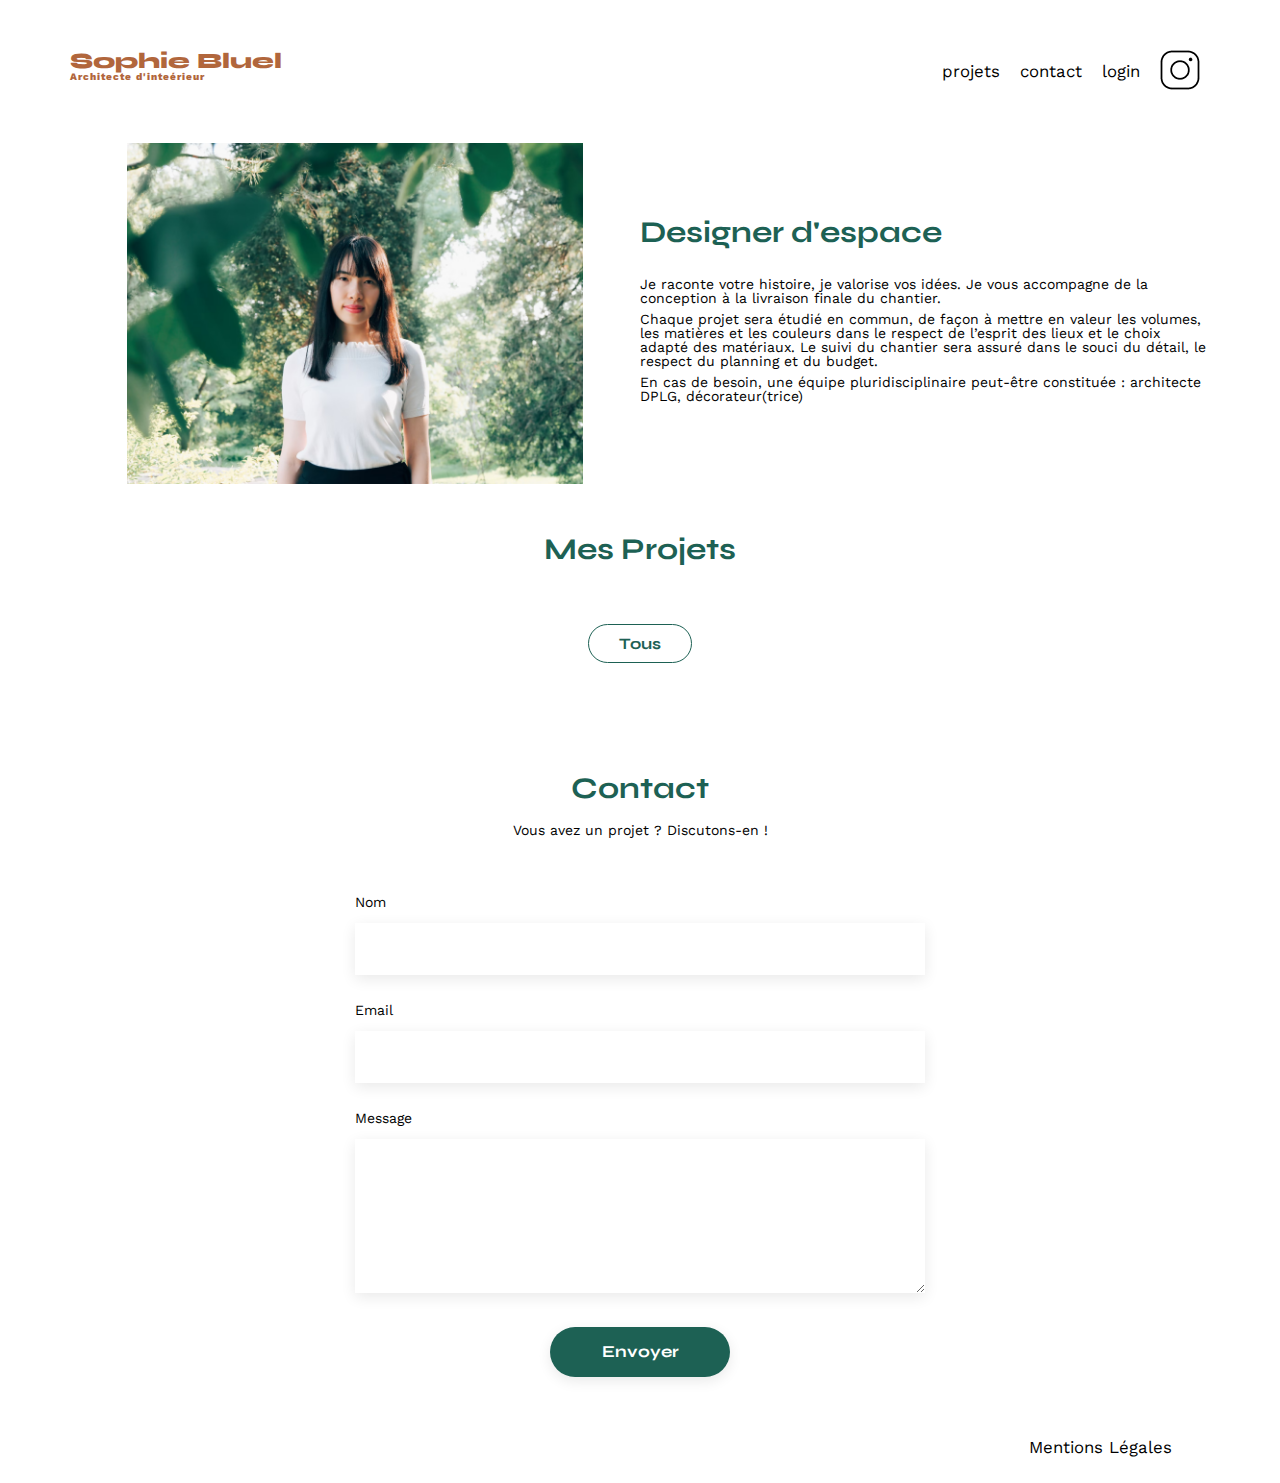
==== index.html @ 80822c35 "Ajout des filters via l'API" ====
<!DOCTYPE html>
<html lang="fr">
<head>
	<meta charset="UTF-8">
	<title>Sophie Bluel - Architecte d'intérieur</title>
	<meta name="viewport" content="width=device-width, initial-scale=1.0">
	<link rel="preconnect" href="https://fonts.googleapis.com">
	<link rel="preconnect" href="https://fonts.gstatic.com" crossorigin>
	<link href="https://fonts.googleapis.com/css2?family=Syne:wght@700;800&family=Work+Sans&display=swap" rel="stylesheet">
	<meta name="description" content="">
	<link rel="stylesheet" href="./assets/style.css">
	<script type="module" src="assets/main.js"></script>
</head>
<body>
<header>
	<h1>Sophie Bluel <span>Architecte d'inteérieur</span></h1>
	<nav>
		<ul>
			<li>projets</li>
			<li>contact</li>
			<li>login</li>
			<li><img src="./assets/icons/instagram.png" alt="Instagram"></li>
		</ul>
	</nav>
</header>
<main>
	<section id="introduction">
		<figure>
			<img src="./assets/images/sophie-bluel.png" alt="">
		</figure>
		<article>
			<h2>Designer d'espace</h2>
			<p>Je raconte votre histoire, je valorise vos idées. Je vous accompagne de la conception à la livraison finale du chantier.</p>
			<p>Chaque projet sera étudié en commun, de façon à mettre en valeur les volumes, les matières et les couleurs dans le respect de l’esprit des lieux et le choix adapté des matériaux. Le suivi du chantier sera assuré dans le souci du détail, le respect du planning et du budget.</p>
			<p>En cas de besoin, une équipe pluridisciplinaire peut-être constituée : architecte DPLG, décorateur(trice)</p>
		</article>
	</section>
	<section id="portfolio">
		<h2>Mes Projets</h2>
		<div class="filter-sec">
			<button class="filter filter-selec" id="filtre_0">Tous</button>
			<!-- Les autres boutons sont ajoué ici en fonction de l'API -->
		</div>
		
		<div class="gallery">
			<!-- Voici un exemple de la structure des projets ajoutés via l'API 
				<figure>
				<img src="assets/images/abajour-tahina.png" alt="Abajour Tahina">
				<figcaption>Abajour Tahina</figcaption>
				</figure> -->
		</div>
	</section>
	<section id="contact">
		<h2>Contact</h2>
		<p>Vous avez un projet ? Discutons-en !</p>
		<form action="#" method="post">
			<label for="name">Nom</label>
			<input type="text" name="name" id="name">
			<label for="email">Email</label>
			<input type="email" name="email" id="email">
			<label for="message">Message</label>
			<textarea name="message" id="message" cols="30" rows="10"></textarea>
			<input type="submit" value="Envoyer">
		</form>
	</section>
</main>

<footer>
	<nav>
		<ul>
			<li>Mentions Légales</li>
		</ul>
	</nav>
</footer>
</body>
</html>
---- assets/style.css ----
/* http://meyerweb.com/eric/tools/css/reset/
   v2.0 | 20110126
   License: none (public domain)
*/

html, body, div, span, applet, object, iframe,
h1, h2, h3, h4, h5, h6, p, blockquote, pre,
a, abbr, acronym, address, big, cite, code,
del, dfn, em, img, ins, kbd, q, s, samp,
small, strike, strong, sub, sup, tt, var,
b, u, i, center,
dl, dt, dd, ol, ul, li,
fieldset, form, label, legend,
table, caption, tbody, tfoot, thead, tr, th, td,
article, aside, canvas, details, embed,
figure, figcaption, footer, header, hgroup,
menu, nav, output, ruby, section, summary,
time, mark, audio, video {
	margin: 0;
	padding: 0;
	border: 0;
	font-size: 100%;
	font: inherit;
	vertical-align: baseline;
}
/* HTML5 display-role reset for older browsers */
article, aside, details, figcaption, figure,
footer, header, hgroup, menu, nav, section {
	display: block;
}
body {
	line-height: 1;
}
ol, ul {
	list-style: none;
}
blockquote, q {
	quotes: none;
}
blockquote:before, blockquote:after,
q:before, q:after {
	content: '';
	content: none;
}
table {
	border-collapse: collapse;
	border-spacing: 0;
}
/** end reset css**/
body {
	max-width: 1140px;
	margin:auto;
	font-family: 'Work Sans' ;
	font-size: 14px;
}
header {
	display: flex;
	justify-content: space-between;
	margin: 50px 0
}
section {
	margin: 50px 0
}

h1{
	display: flex;
	flex-direction: column;
	font-family: 'Syne';
	font-size: 22px;
	font-weight: 800;
	color: #B1663C
}

h1 > span {
	font-family: 'Work Sans';
	font-size:10px;
	letter-spacing: 0.1em;
;
}

h2{
	font-family: 'Syne';
	font-weight: 700;
	font-size: 30px;
	color: #1D6154
}
nav ul {
	display: flex;
	align-items: center;
	list-style-type: none;

}
nav li {
	padding: 0 10px;
	font-size: 1.2em;
}

li:hover {
	color: #B1663C;
}
#introduction {
	display: flex;
	align-items: center;
}
#introduction figure {
	flex: 1
}
#introduction img {
	display: block;
	margin: auto;
	width: 80%;
}

#introduction article {
	flex: 1
}
#introduction h2 {
	margin-bottom: 1em;
}

#introduction p {
	margin-bottom: 0.5em;
}
#portfolio h2 {
	text-align: center;
	margin-bottom: 1em;
}

.filter-sec{
	display: flex;
	align-items: center;
	justify-content: center;
	margin: 60px 0;
	gap: 10px
}

.filter{
	border-radius: 60px;
	border: 1px solid #1D6154;
	background: #1D6154;
	color: #FFF;
	padding: 9px 30px;
	text-align: center;
	font-family: Syne;
	font-size: 16px;
	font-style: normal;
	font-weight: 700;
	line-height: normal;
}

.filter:hover{
    background: #3cb49e;
	border: 1px solid #3cb49e;
    color: #FFF;
}

.filter-selec{
	background: #FFF;
	color: #1D6154;
}

.filter-selec:hover{
    background: #FFF;
	color: #1D6154;
}

.gallery {
	width: 100%;
	display: grid;
	grid-template-columns: 1fr 1fr 1fr;
	grid-column-gap: 20px;
	grid-row-gap: 20px;
}

.gallery img {
	width: 100%;

}
#contact {
	width: 50%;
margin: auto;
}
#contact > * {
	text-align: center;

}
#contact h2{
	margin-bottom: 20px;
}
#contact form {
	text-align: left;
	margin-top:30px;
	display: flex;
	flex-direction: column;
}

#contact input {
	height: 50px;
	font-size: 1.2em;
	border: none;
	box-shadow: 0px 4px 14px rgba(0, 0, 0, 0.09);
}
#contact label {
	margin: 2em 0 1em 0;
}
#contact textarea {
	border: none;
	box-shadow: 0px 4px 14px rgba(0, 0, 0, 0.09);
}

input[type="submit"]{
	font-family: 'Syne';
	font-weight: 700;
	color: white;
	background-color: #1D6154;
	margin : 2em auto ;
	width: 180px;
	text-align: center;
	border-radius: 60px ;
}

footer nav ul {
	display: flex;
	justify-content: flex-end;
	margin: 2em
}
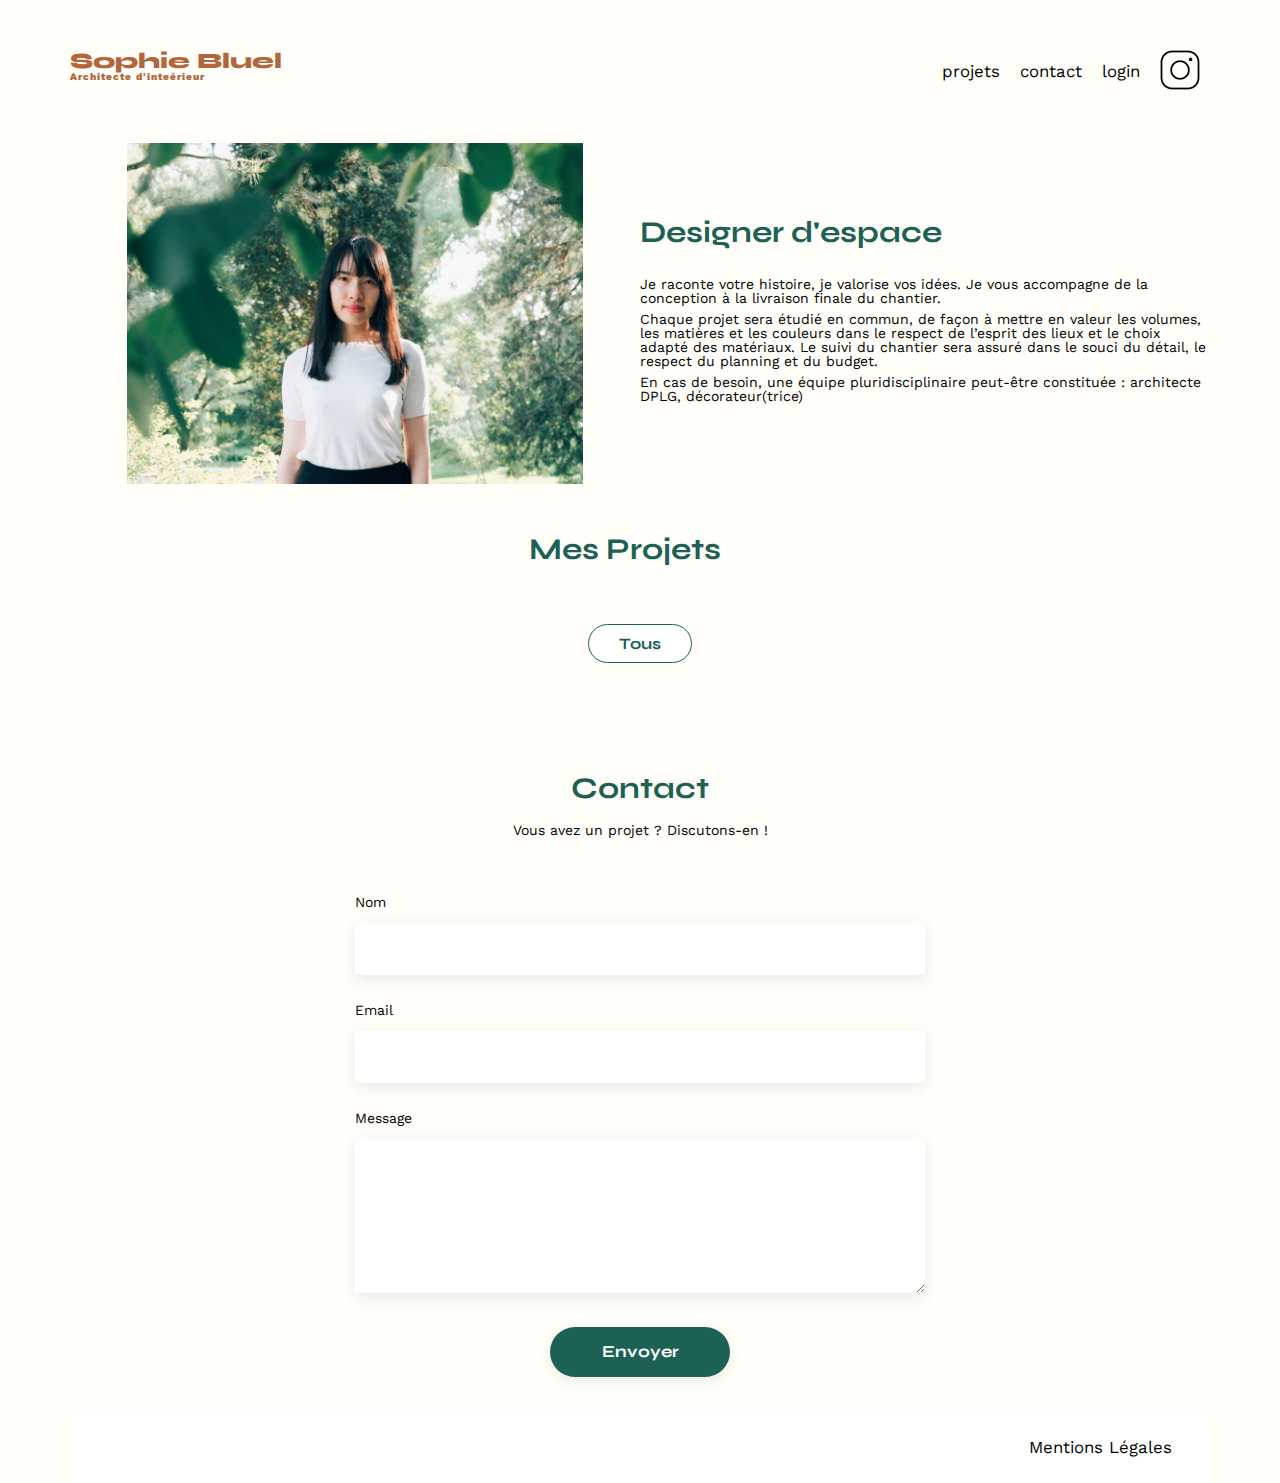
==== commit 764bf7f2: "Mise en place du popup visuel Cadre + titre galerie + croix" ====
--- a/index.html
+++ b/index.html
@@ -9,7 +9,7 @@
 	<link href="https://fonts.googleapis.com/css2?family=Syne:wght@700;800&family=Work+Sans&display=swap" rel="stylesheet">
 	<meta name="description" content="">
 	<link rel="stylesheet" href="./assets/style.css">
-	<script type="module" src="assets/main.js"></script>
+	<script type="module" src="assets/index.js"></script>
 </head>
 <body>
 <header>
@@ -18,7 +18,7 @@
 		<ul>
 			<li>projets</li>
 			<li>contact</li>
-			<li>login</li>
+			<li><a href="login.html">login</a></li>
 			<li><img src="./assets/icons/instagram.png" alt="Instagram"></li>
 		</ul>
 	</nav>
@@ -36,7 +36,7 @@
 		</article>
 	</section>
 	<section id="portfolio">
-		<h2>Mes Projets</h2>
+		<div class="titleportfolio"><h2>Mes Projets</h2><div class="modif"></div></div>
 		<div class="filter-sec">
 			<button class="filter filter-selec" id="filtre_0">Tous</button>
 			<!-- Les autres boutons sont ajoué ici en fonction de l'API -->
--- a/assets/style.css
+++ b/assets/style.css
@@ -46,17 +46,22 @@
 	border-collapse: collapse;
 	border-spacing: 0;
 }
+a {
+	color: inherit; 
+	text-decoration: inherit;
+  }
 /** end reset css**/
 body {
 	max-width: 1140px;
 	margin:auto;
 	font-family: 'Work Sans' ;
 	font-size: 14px;
+	background: #FFFEF8;
 }
 header {
 	display: flex;
 	justify-content: space-between;
-	margin: 50px 0
+	margin: 50px 0;
 }
 section {
 	margin: 50px 0
@@ -97,6 +102,7 @@
 
 li:hover {
 	color: #B1663C;
+	cursor: pointer;
 }
 #introduction {
 	display: flex;
@@ -123,8 +129,78 @@
 }
 #portfolio h2 {
 	text-align: center;
+	
+}
+
+/* modif button */
+.titleportfolio{
+	display: flex;
+	align-items: center;
+	justify-content: center;
+	gap: 31px;
 	margin-bottom: 1em;
 }
+.modif{
+	display: flex;
+	align-items: center;
+	justify-content: center;
+	text-align: center;
+	gap: 12.42px;
+	cursor: pointer;
+}
+
+/* Modal */
+
+.modal{
+	display: flex;
+	flex-direction: column;
+	background-color: #fff;
+	width: 630px;
+	height: 688px;
+	align-items: center;
+	position: fixed;
+	top: 50%;  
+    left: 50%; 
+    transform: translate(-50%, -50%);
+	border-radius: 10px;
+}
+
+.modalmenu{
+	display: flex;
+	justify-content: space-between;
+	width: 100%;
+}
+
+.modal__cross{
+	width: 24px;
+	height: 24px;
+	align-self: end;
+	padding: 26px;
+	cursor: pointer;
+}
+.modal__arrow{
+	width: 21px;
+	height: 21px;
+	padding: 29px;
+	cursor: pointer;
+}
+.modal__title{
+	color: #000;
+	text-align: center;
+	font-family: Work Sans;
+	font-size: 26px;
+	font-style: normal;
+	font-weight: 400;
+	line-height: normal;
+}
+.modal__list{
+	display: flex;
+	flex-wrap: wrap;
+}
+.invisible{
+	visibility: hidden;
+}
+
 
 .filter-sec{
 	display: flex;
@@ -132,80 +208,6 @@
 	justify-content: center;
 	margin: 60px 0;
 	gap: 10px
-}
-
-.filter{
-	border-radius: 60px;
-	border: 1px solid #1D6154;
-	background: #1D6154;
-	color: #FFF;
-	padding: 9px 30px;
-	text-align: center;
-	font-family: Syne;
-	font-size: 16px;
-	font-style: normal;
-	font-weight: 700;
-	line-height: normal;
-}
-
-.filter:hover{
-    background: #3cb49e;
-	border: 1px solid #3cb49e;
-    color: #FFF;
-}
-
-.filter-selec{
-	background: #FFF;
-	color: #1D6154;
-}
-
-.filter-selec:hover{
-    background: #FFF;
-	color: #1D6154;
-}
-
-.gallery {
-	width: 100%;
-	display: grid;
-	grid-template-columns: 1fr 1fr 1fr;
-	grid-column-gap: 20px;
-	grid-row-gap: 20px;
-}
-
-.gallery img {
-	width: 100%;
-
-}
-#contact {
-	width: 50%;
-margin: auto;
-}
-#contact > * {
-	text-align: center;
-
-}
-#contact h2{
-	margin-bottom: 20px;
-}
-#contact form {
-	text-align: left;
-	margin-top:30px;
-	display: flex;
-	flex-direction: column;
-}
-
-#contact input {
-	height: 50px;
-	font-size: 1.2em;
-	border: none;
-	box-shadow: 0px 4px 14px rgba(0, 0, 0, 0.09);
-}
-#contact label {
-	margin: 2em 0 1em 0;
-}
-#contact textarea {
-	border: none;
-	box-shadow: 0px 4px 14px rgba(0, 0, 0, 0.09);
 }
 
 input[type="submit"]{
@@ -219,9 +221,187 @@
 	border-radius: 60px ;
 }
 
+
+.filter, .login-btn{
+	border-radius: 60px;
+	border: 1px solid #1D6154;
+	background: #1D6154;
+	color: #FFF;
+	padding: 9px 30px;
+	text-align: center;
+	font-family: Syne;
+	font-size: 16px;
+	font-style: normal;
+	font-weight: 700;
+	line-height: normal;
+}
+
+
+.filter:hover, .login-btn:hover{
+    background: #3cb49e;
+	border: 1px solid #3cb49e;
+    color: #FFF;
+}
+
+.filter-selec{
+	background: #FFF;
+	color: #1D6154;
+}
+
+.filter-selec:hover{
+    background: #FFF;
+	color: #1D6154;
+}
+
+.gallery {
+	width: 100%;
+	display: grid;
+	grid-template-columns: 1fr 1fr 1fr;
+	grid-column-gap: 20px;
+	grid-row-gap: 20px;
+}
+
+.gallery img {
+	width: 100%;
+
+}
+#contact {
+	width: 50%;
+margin: auto;
+}
+#contact > * {
+	text-align: center;
+
+}
+#contact h2{
+	margin-bottom: 20px;
+}
+#contact form {
+	text-align: left;
+	margin-top:30px;
+	display: flex;
+	flex-direction: column;
+}
+
+#contact input {
+	height: 50px;
+	font-size: 1.2em;
+	border: none;
+	box-shadow: 0px 4px 14px rgba(0, 0, 0, 0.09);
+}
+#contact label {
+	margin: 2em 0 1em 0;
+}
+#contact textarea {
+	border: none;
+	box-shadow: 0px 4px 14px rgba(0, 0, 0, 0.09);
+}
+
 footer nav ul {
 	display: flex;
 	justify-content: flex-end;
-	margin: 2em
-}
-
+	padding: 2em;
+	background-color: #FFFFFF;
+	
+}
+
+/* Login page */
+#body-login{
+	display: flex;
+	flex-direction: column;
+	height: 100vh;
+}
+#main-login{
+	display: flex;
+	flex-direction: column;
+	margin-bottom: auto;
+}
+
+#login{
+	display: flex;
+	flex-direction: column;
+	align-items: center;
+	justify-content: center;
+	margin-top: 37px;
+}
+
+#login div{
+	display: flex;
+	flex-direction: column;
+	justify-content: center;
+	gap: 6px;
+	width: 379px;
+	margin-top: 30px;
+}
+
+#login div input{
+	height: 51px;
+}
+
+#login p{
+	color: #3D3D3D;
+	line-height: normal;
+}
+
+#login a{
+    color: #3D3D3D;
+	line-height: normal;
+	text-decoration-line: underline;
+}
+
+#login a:hover {
+	color: #B1663C;
+	cursor: pointer;
+}
+
+.errorform{
+	animation: error 0.4s ease-in-out;
+	border: 1px solid black;
+}
+.errormessage{
+	color: red !important;
+}
+
+/* #footer-login{
+	display: flex;
+	justify-content: end;
+} */
+
+/* Animations */
+
+@keyframes error {
+	0% {
+		border: 1px solid red;
+		translate: 0, 0;
+    }
+	10%{
+		translate: 3px 0;
+	}
+	20%{
+		translate: 0 3px;
+	}
+	30%{
+		translate: -3px 0;
+	}
+	40%{
+        translate: 0 -3px;
+    }
+	50%{
+        translate: 3px 0;
+    }
+	60%{
+        translate: 0 3px;
+    }
+	70%{
+        translate: -3px 0;
+    }
+	80%{
+        translate: 0 -3px;
+    }
+	90%{
+		translate: 0, 0;
+	}
+	100% {
+        border: 1px solid black;
+    }
+}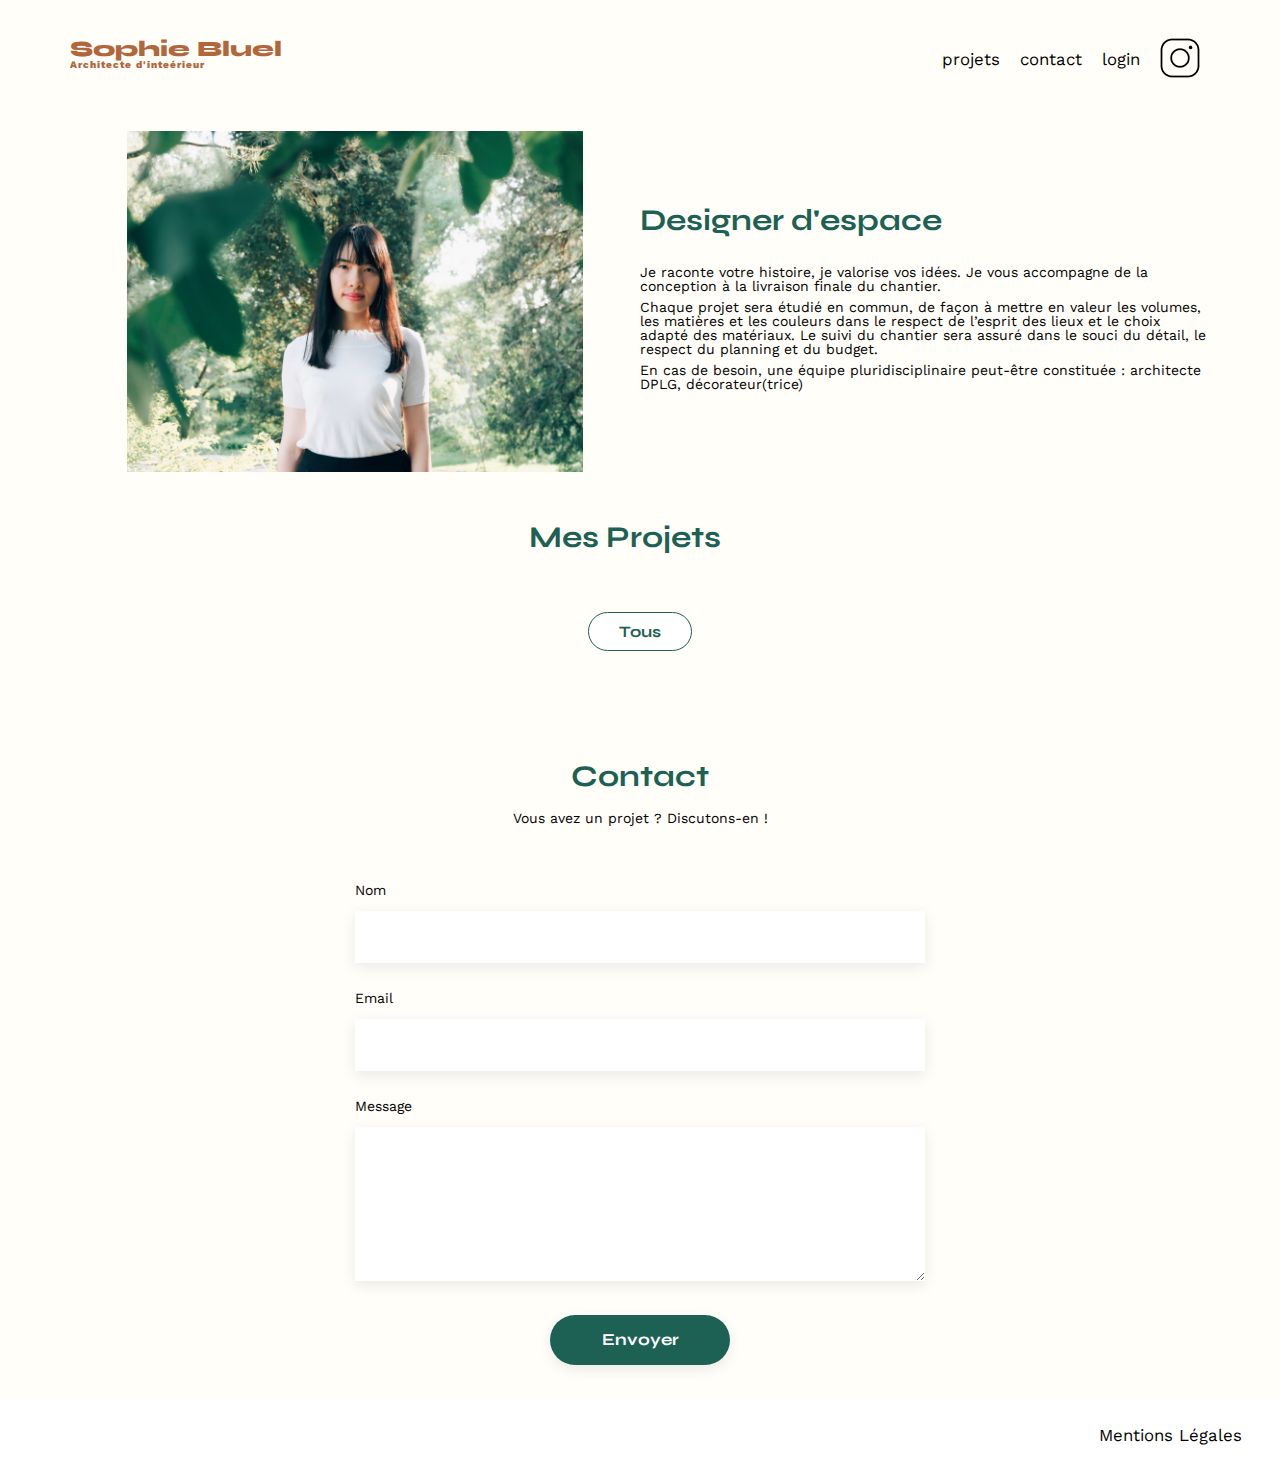
==== commit 0ace9d1c: "Edit div et logout" ====
--- a/index.html
+++ b/index.html
@@ -10,15 +10,19 @@
 	<meta name="description" content="">
 	<link rel="stylesheet" href="./assets/style.css">
 	<script type="module" src="assets/index.js"></script>
+	
 </head>
+
 <body>
+	<div class="edit"></div>
 <header>
+	
 	<h1>Sophie Bluel <span>Architecte d'inteérieur</span></h1>
 	<nav>
 		<ul>
 			<li>projets</li>
 			<li>contact</li>
-			<li><a href="login.html">login</a></li>
+			<li><a class="loginBtn" href="login.html">login</a></li>
 			<li><img src="./assets/icons/instagram.png" alt="Instagram"></li>
 		</ul>
 	</nav>
--- a/assets/style.css
+++ b/assets/style.css
@@ -52,16 +52,27 @@
   }
 /** end reset css**/
 body {
-	max-width: 1140px;
+	display: flex;
+	flex-direction: column;
 	margin:auto;
 	font-family: 'Work Sans' ;
 	font-size: 14px;
 	background: #FFFEF8;
+	
 }
 header {
+	max-width: 1140px;
 	display: flex;
 	justify-content: space-between;
-	margin: 50px 0;
+	margin: auto;
+	margin-top: 38px;
+	background: #FFFEF8;
+	width: 100vw;
+}
+main {
+	max-width: 1140px;
+	margin: auto;
+	background: #FFFEF8;
 }
 section {
 	margin: 50px 0
@@ -132,6 +143,17 @@
 	
 }
 
+/* Edit div */
+.edit{
+	display: flex;
+	align-items: center;
+	justify-content: center;
+	padding: 20px;
+	background-color: #000;
+	color:#fff;
+	gap: 12px;
+	display: none;
+}
 /* modif button */
 .titleportfolio{
 	display: flex;
@@ -183,6 +205,9 @@
 	height: 21px;
 	padding: 29px;
 	cursor: pointer;
+	background-image: url(icons/arrow.svg);
+	background-repeat: no-repeat;
+	background-position: center;
 }
 .modal__title{
 	color: #000;
@@ -192,13 +217,117 @@
 	font-style: normal;
 	font-weight: 400;
 	line-height: normal;
+	
 }
 .modal__list{
 	display: flex;
 	flex-wrap: wrap;
-}
+	gap: 8px;
+	margin: 25px 100px;
+	padding-bottom: 25px;
+	border-bottom: 1px solid #B3B3B3;
+}
+
+.modal__divpicture{
+	display: flex;
+	flex-direction: column;
+	width: 420px;
+	height: 169px;
+	border-radius: 3px;
+	background: #E8F1F6;
+	margin-top: 36px;
+	align-items: center;
+	justify-content: center;
+
+}
+
+.photoElement{
+	display: flex;
+	flex-direction: column;
+	width: 76px;
+	height: 100px;
+	background-position: center;
+    background-size: contain;
+	background-repeat: no-repeat;
+	align-items: flex-end;
+}
+
+.divtrash{
+	display: flex;
+	background-color: #000;
+	border-radius: 5px;
+	width: 17px;
+	height: 17px;
+	align-items: center;
+	justify-content: center;
+	margin: 5px;
+	cursor: pointer;
+}
+
+.divtrash:hover{
+	background-color: red;
+}
+
+.trash{
+	width: 9px;
+	height: 11px;
+}
+
+.PostPicture{
+	display: flex;
+	padding: 10px 40px;
+	text-align: center;
+	align-items: center;
+	justify-content: center;
+	font-size: 14px;
+	font-style: normal;
+	font-weight: 700;
+	line-height: normal;
+	cursor: pointer;
+	border: none;
+}
+
+.PostPicture:hover{
+	background: #3cb49e;
+}
+
+.formPicture{
+	display: flex;
+	flex-direction: column;
+	width: 420px;
+	gap: 10px;
+	margin-top: 30px;
+	padding-bottom: 45px;
+	border-bottom: 1px solid #B3B3B3;
+}
+
+.inputPicutreElem{
+	border: none;
+	box-shadow: 0px 4px 14px 0px rgba(0, 0, 0, 0.09);
+	height: 51px;
+	margin-bottom: 11px;
+}
+
 .invisible{
-	visibility: hidden;
+	visibility: hidden !important;
+}
+
+.btnUpload{
+	font-family: 'Syne';
+	font-weight: 700;
+	color: #306685;
+	margin : 2em auto ;
+	width: 180px;
+	text-align: center;
+	border-radius: 50px;
+	background: #CBD6DC;
+	border: none;
+	padding: 10px 33px;
+	cursor: pointer;
+}
+
+.infoUpload{
+	margin-top: -20px;
 }
 
 
@@ -360,6 +489,12 @@
 }
 .errormessage{
 	color: red !important;
+}
+
+.animeerror{
+	animation: error 0.4s ease-in-out;
+	color: red !important;
+	border: none !important;
 }
 
 /* #footer-login{
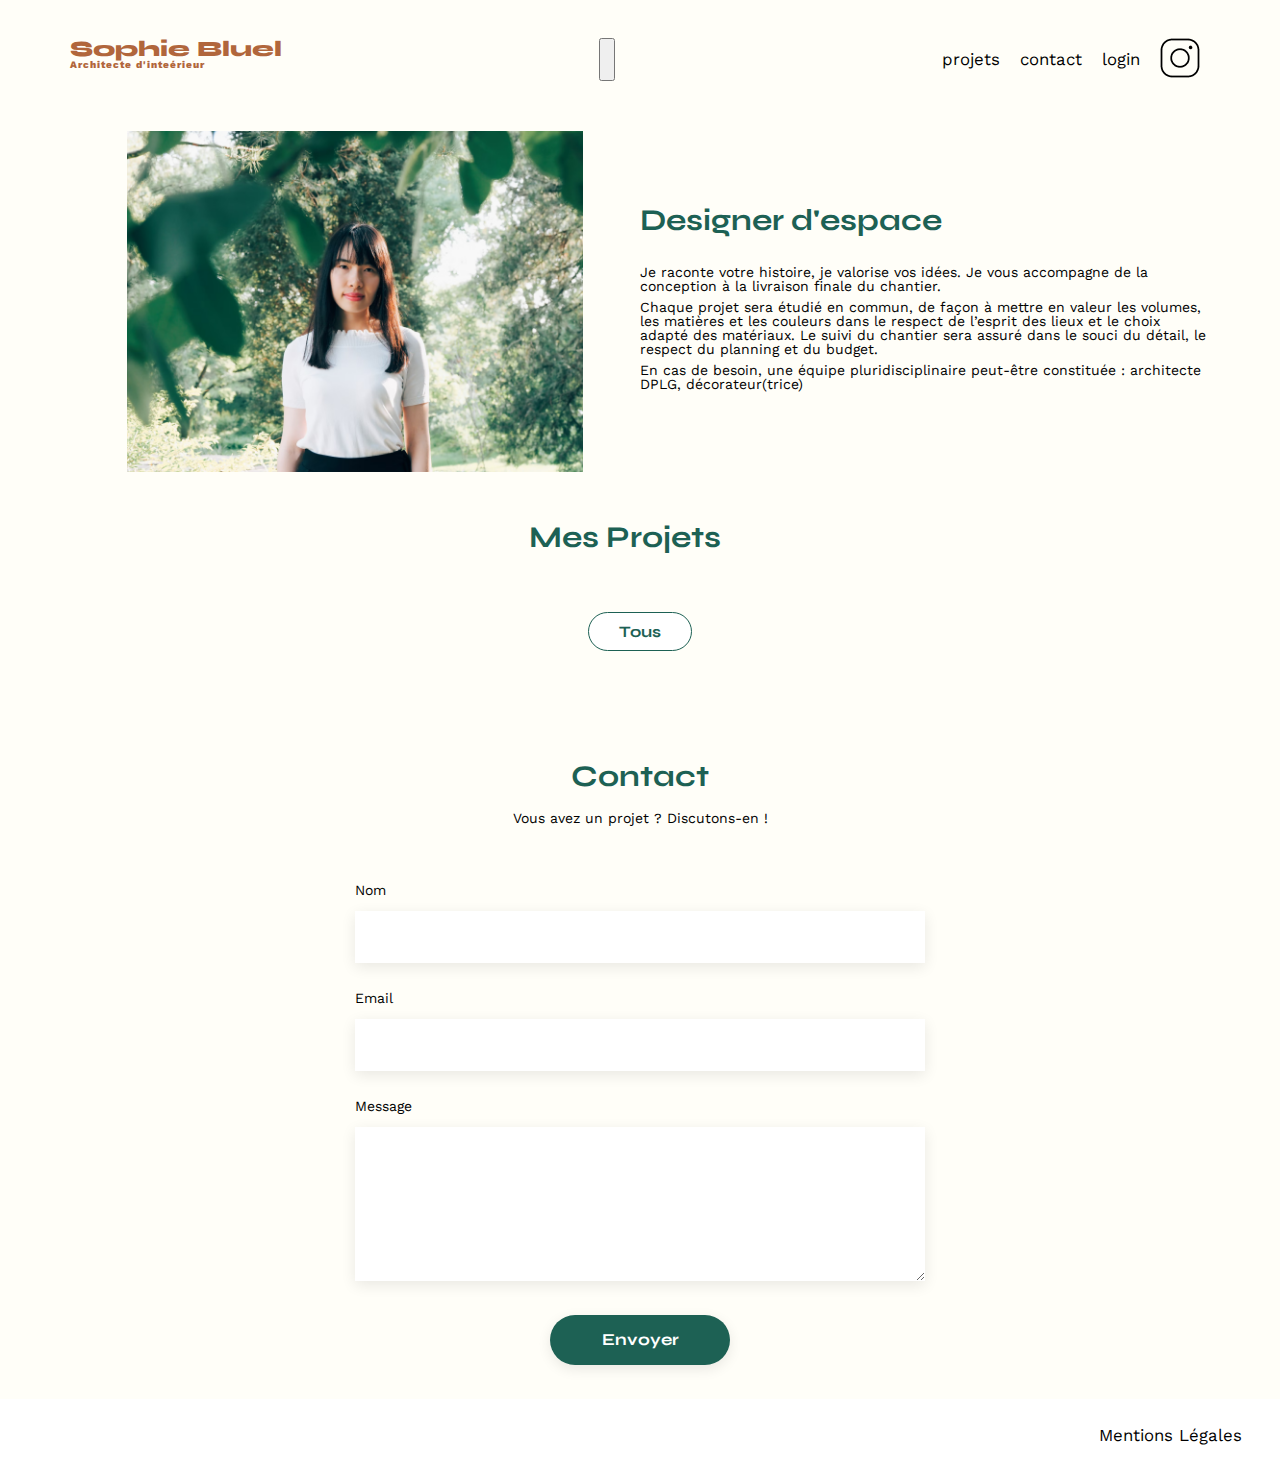
==== commit b353464b: "modif" ====
--- a/index.html
+++ b/index.html
@@ -18,6 +18,7 @@
 <header>
 	
 	<h1>Sophie Bluel <span>Architecte d'inteérieur</span></h1>
+	<button type="button" class="test123"></button>
 	<nav>
 		<ul>
 			<li>projets</li>
--- a/assets/style.css
+++ b/assets/style.css
@@ -172,6 +172,13 @@
 }
 
 /* Modal */
+.bgmodal{
+	display: flex;
+	position: fixed;
+	height: 100vh;
+	width: 100vw;
+	background: rgba(0, 0, 0, 0.30);
+}
 
 .modal{
 	display: flex;
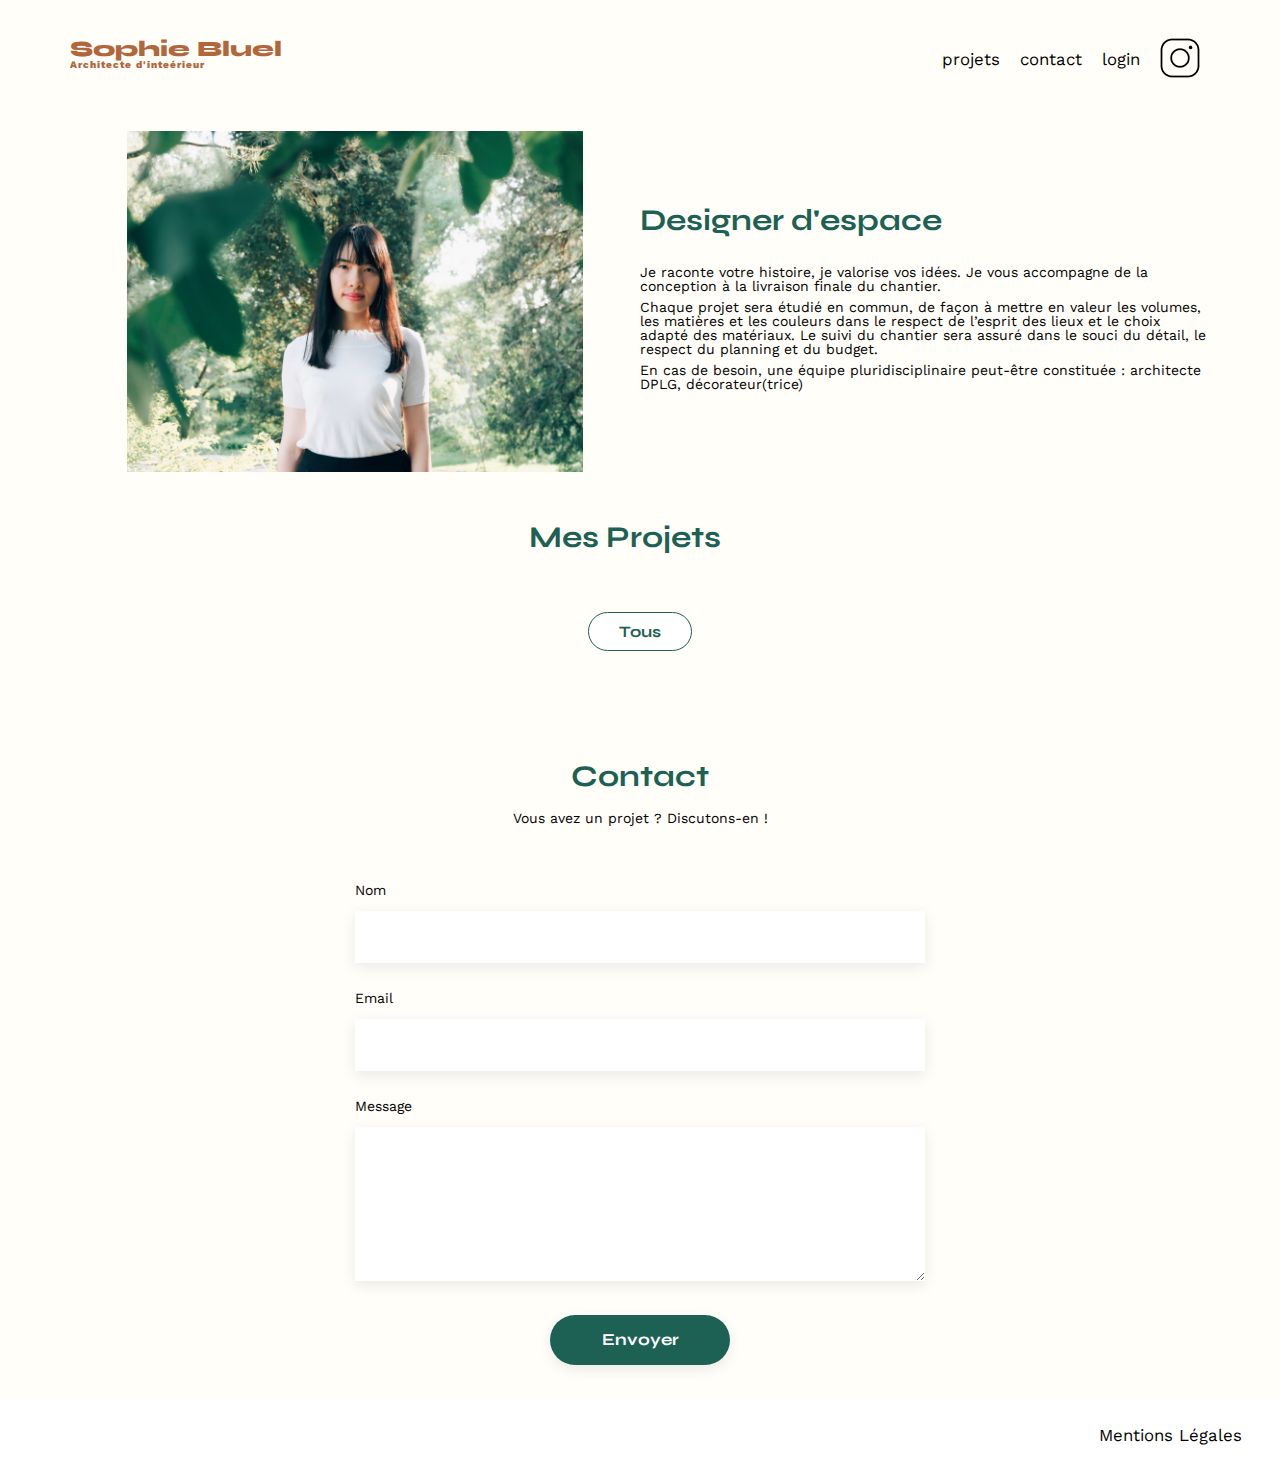
==== commit 7a890feb: "debug avance" ====
--- a/index.html
+++ b/index.html
@@ -18,7 +18,6 @@
 <header>
 	
 	<h1>Sophie Bluel <span>Architecte d'inteérieur</span></h1>
-	<button type="button" class="test123"></button>
 	<nav>
 		<ul>
 			<li>projets</li>
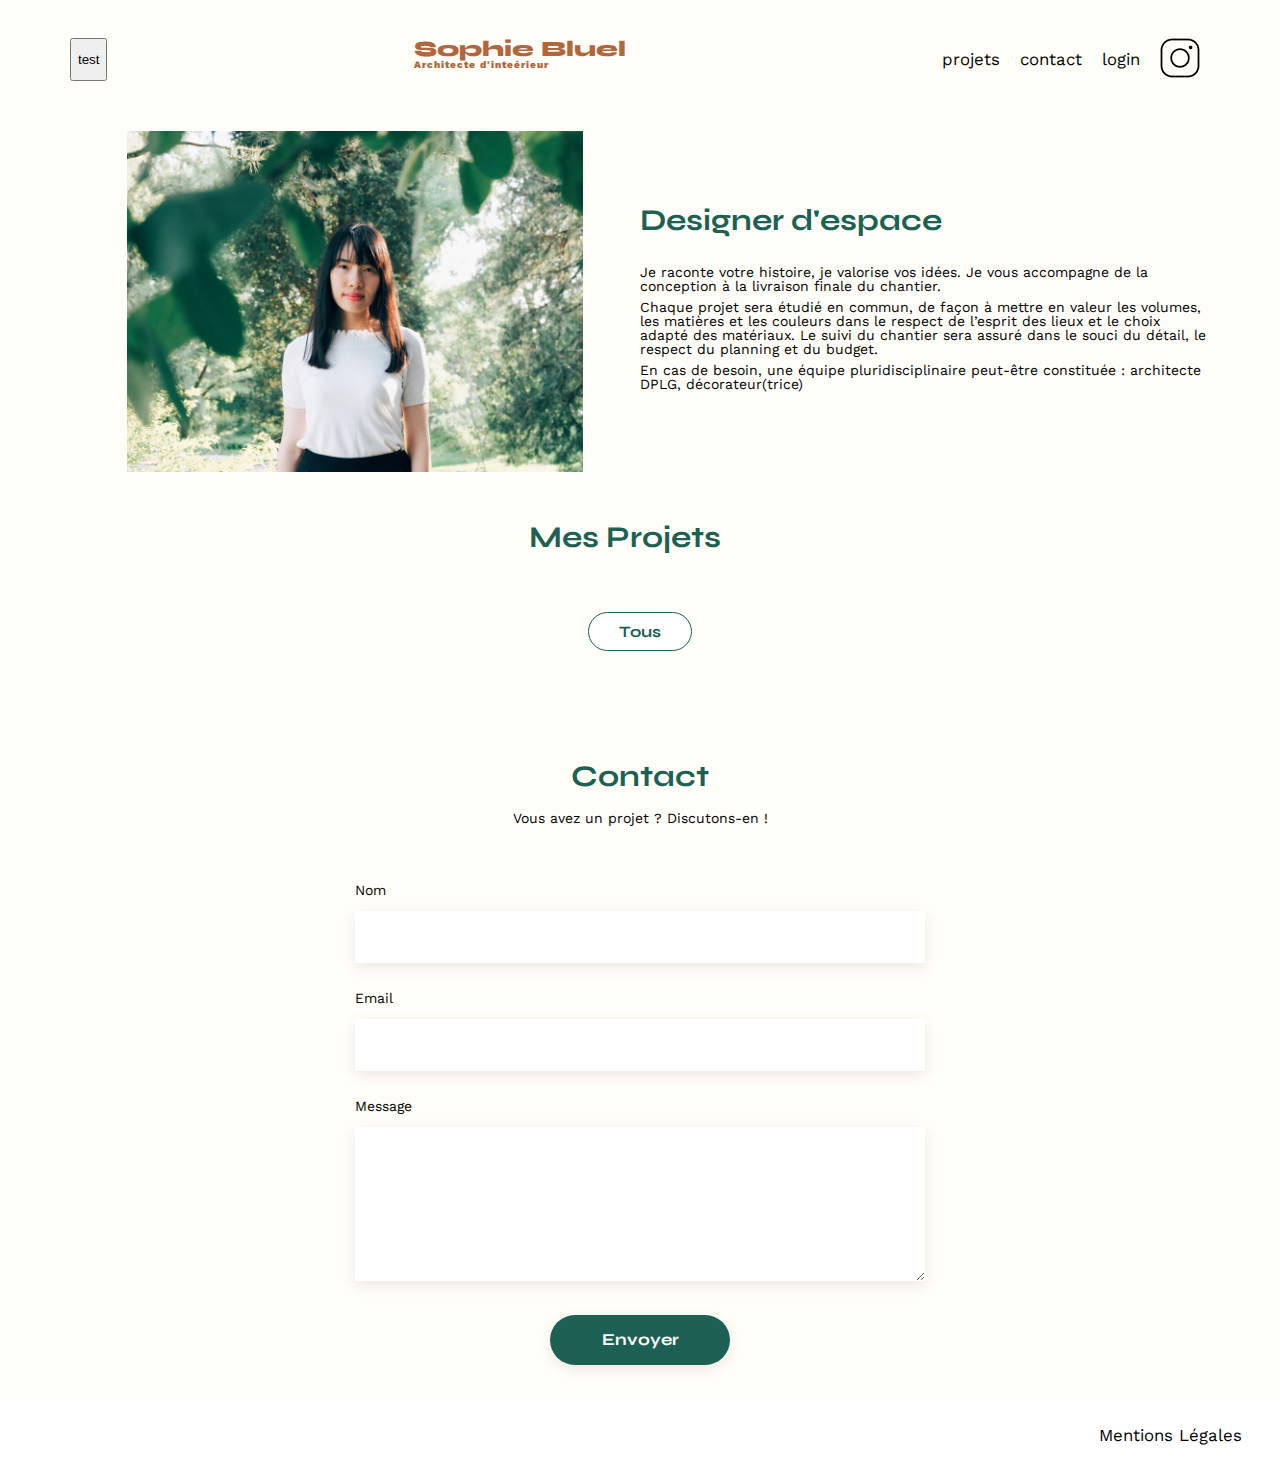
==== commit 03c70c46: "Expiration token logout" ====
--- a/index.html
+++ b/index.html
@@ -16,7 +16,7 @@
 <body>
 	<div class="edit"></div>
 <header>
-	
+	<button type="button" class="testbutton">test</button>
 	<h1>Sophie Bluel <span>Architecte d'inteérieur</span></h1>
 	<nav>
 		<ul>
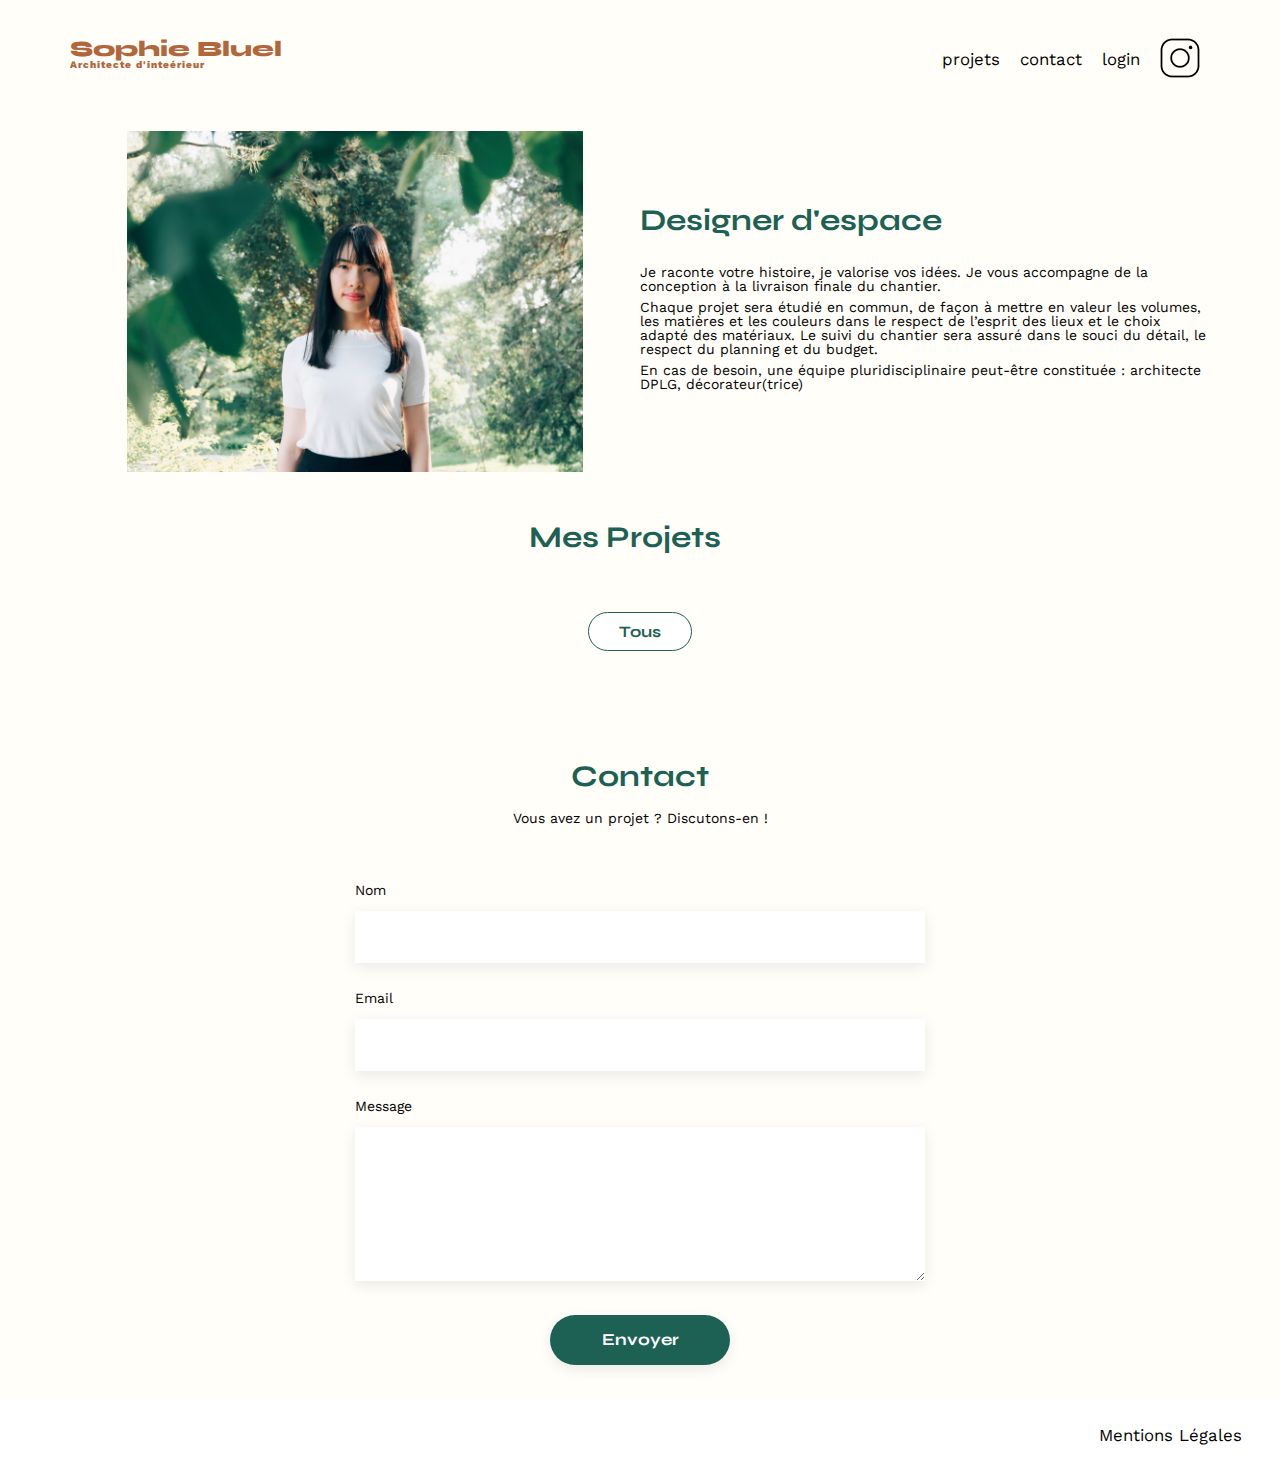
==== commit e9209441: "Retrait du bouton de test" ====
--- a/index.html
+++ b/index.html
@@ -16,7 +16,6 @@
 <body>
 	<div class="edit"></div>
 <header>
-	<button type="button" class="testbutton">test</button>
 	<h1>Sophie Bluel <span>Architecte d'inteérieur</span></h1>
 	<nav>
 		<ul>
